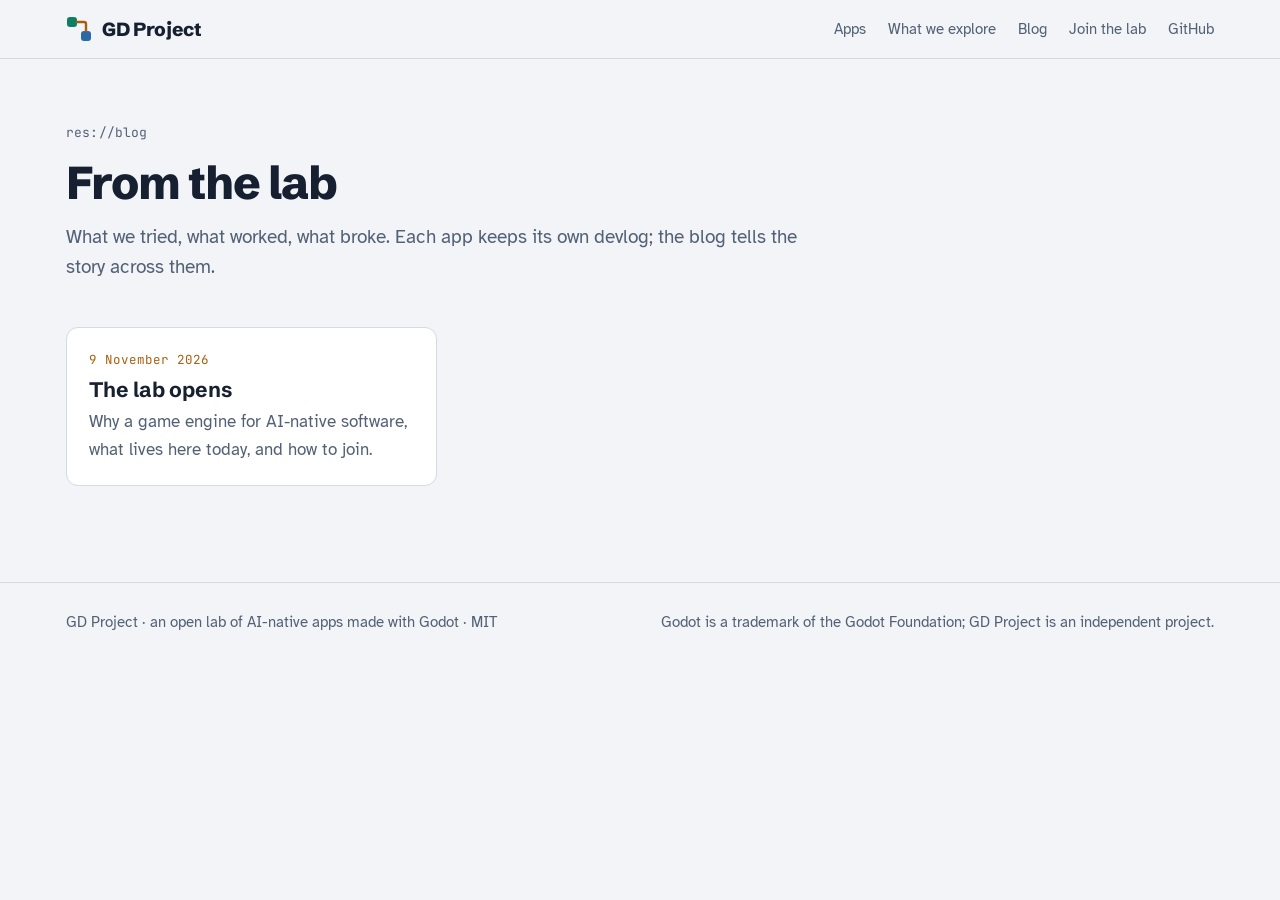
==== docs/blog/index.html @ 9b6a3785 "The lab's showcase: one site for every app, a blog, GitHub Pages - Index rewritten for what GD Proje" ====
<!doctype html>
<html lang="en">
<head>
<meta charset="utf-8">
<meta name="viewport" content="width=device-width, initial-scale=1, viewport-fit=cover">
<title>GD Project Blog</title>
<meta name="description" content="The GD Project blog: what the lab tried, what worked, what broke, across its AI-native Godot apps.">
<link rel="preconnect" href="https://fonts.googleapis.com">
<link rel="preconnect" href="https://fonts.gstatic.com" crossorigin>
<link rel="stylesheet" href="https://fonts.googleapis.com/css2?family=Schibsted+Grotesk:wght@500;700;800&family=Atkinson+Hyperlegible:ital,wght@0,400;0,700;1,400&family=JetBrains+Mono:wght@400;600&display=swap">
<link rel="stylesheet" href="../assets/lab.css">
</head>
<body>
<header class="top">
  <div class="wrap">
    <a class="brand" href="../" aria-label="GD Project home">
      <svg width="26" height="26" viewBox="0 0 26 26" aria-hidden="true"><rect x="1" y="1" width="10" height="10" rx="3" fill="var(--mint)"/><rect x="15" y="15" width="10" height="10" rx="3" fill="var(--sky)"/><path d="M11 6 H18 Q20 6 20 8 V15" fill="none" stroke="var(--wire)" stroke-width="2.4" stroke-linecap="round"/></svg>
      GD Project
    </a>
    <nav class="nav" aria-label="Main">
      <a href="../#apps">Apps</a>
      <a href="../#explore">What we explore</a>
      <a href="./" aria-current="page">Blog</a>
      <a href="../#join">Join the lab</a>
      <a class="gh" href="https://github.com/sonixz/gd-project">GitHub</a>
    </nav>
  </div>
</header>
<main class="wrap" style="padding-block:64px 96px">
  <div class="sec-head">
    <span class="path">res://blog</span>
    <h2>From the lab</h2>
    <p class="lede">What we tried, what worked, what broke. Each app keeps its own devlog; the blog tells the story across them.</p>
  </div>
  <div class="posts">
    <a class="post" href="2026-11-09-the-lab-opens.html">
      <time datetime="2026-11-09">9 November 2026</time>
      <h3>The lab opens</h3>
      <p class="muted">Why a game engine for AI-native software, what lives here today, and how to join.</p>
    </a>
  </div>
</main>
<footer>
  <div class="wrap">
    <span>GD Project · an open lab of AI-native apps made with Godot · MIT</span>
    <span>Godot is a trademark of the Godot Foundation; GD Project is an independent project.</span>
  </div>
</footer>
</body>
</html>
---- docs/assets/lab.css ----
/* GD Project: the lab's pages (index, blog). Tokens in :root; light and dark both designed. */
:root {
  --ground: #121821;   /* slate, biased toward the blue of both apps */
  --panel: #19212d;
  --raise: #212b3a;
  --line: #2b3646;
  --ink: #e7ecf3;
  --muted: #95a2b6;
  --mint: #5fd3b0;     /* Agent Manager */
  --sky: #a6cdf6;      /* Second Brain */
  --wire: #f0b264;     /* the connection between them */
  --on-accent: #0f1620;
  --display: "Schibsted Grotesk", "Segoe UI", system-ui, sans-serif;
  --body: "Atkinson Hyperlegible", "Segoe UI", system-ui, sans-serif;
  --mono: "JetBrains Mono", ui-monospace, "Cascadia Mono", Consolas, monospace;
  --shot-shadow: 0 18px 50px -20px rgba(0, 0, 0, .7);
  color-scheme: dark;
}
@media (prefers-color-scheme: light) {
  :root:not([data-theme="dark"]) {
    --ground: #f2f4f7; --panel: #ffffff; --raise: #e9edf3; --line: #d3dae4; --ink: #162030; --muted: #536176;
    --mint: #0f7f63; --sky: #2b68a6; --wire: #a85f0c; --on-accent: #ffffff; --shot-shadow: 0 18px 40px -22px rgba(20, 32, 48, .45);
    color-scheme: light;
  }
}
:root[data-theme="light"] {
  --ground: #f2f4f7; --panel: #ffffff; --raise: #e9edf3; --line: #d3dae4; --ink: #162030; --muted: #536176;
  --mint: #0f7f63; --sky: #2b68a6; --wire: #a85f0c; --on-accent: #ffffff; --shot-shadow: 0 18px 40px -22px rgba(20, 32, 48, .45);
  color-scheme: light;
}

* { box-sizing: border-box; }
body {
  margin: 0; background: var(--ground); color: var(--ink);
  font-family: var(--body); font-size: 17px; line-height: 1.6;
}
img { max-width: 100%; height: auto; display: block; }
a { color: inherit; }
:focus-visible { outline: 2px solid var(--wire); outline-offset: 3px; border-radius: 4px; }
.wrap {
  max-width: 1180px; margin: 0 auto;
  padding-left: max(16px, env(safe-area-inset-left, 0px));
  padding-right: max(16px, env(safe-area-inset-right, 0px));
}
h1, h2, h3 { font-family: var(--display); text-wrap: balance; margin: 0; line-height: 1.08; }
h2 { font-size: clamp(30px, 4.2vw, 46px); font-weight: 800; letter-spacing: -.02em; }
h3 { font-size: 21px; font-weight: 700; }
p { margin: 0; }
.lede { font-size: 19px; color: var(--muted); max-width: 62ch; }
.path {
  font-family: var(--mono); font-size: 13px; color: var(--muted); letter-spacing: .01em;
  display: inline-flex; align-items: center; gap: 8px;
}
.path b { font-weight: 600; color: var(--ink); }
.dot { width: 9px; height: 9px; border-radius: 50%; display: inline-block; }

/* header */
body::before { content: ""; position: fixed; inset: 0 0 auto; height: env(safe-area-inset-top, 0px); z-index: 10; background: var(--ground); }
.top { position: sticky; top: env(safe-area-inset-top, 0px); z-index: 5; background: color-mix(in srgb, var(--ground) 88%, transparent); backdrop-filter: blur(8px); border-bottom: 1px solid var(--line); }
.top .wrap { display: flex; align-items: center; gap: 24px; padding-block: 14px; }
.brand { display: flex; align-items: center; gap: 10px; text-decoration: none; font-family: var(--display); font-weight: 800; font-size: 19px; letter-spacing: -.01em; }
.brand svg { flex: none; }
.nav { display: flex; gap: 22px; margin-left: auto; flex-wrap: wrap; }
.nav a { text-decoration: none; color: var(--muted); font-size: 15px; }
.nav a:hover { color: var(--ink); }
@media (max-width: 720px) { .nav a:not(.gh) { display: none; } }

/* hero */
.hero { padding-block: 72px 40px; }
.hero h1 { font-size: clamp(44px, 7.4vw, 92px); font-weight: 800; letter-spacing: -.035em; max-width: 13ch; }
.hero h1 em { font-style: normal; color: var(--wire); }
.hero .lede { margin-top: 22px; }
.ctas { display: flex; gap: 12px; flex-wrap: wrap; margin-top: 30px; }
.btn { display: inline-flex; align-items: center; gap: 8px; padding: 12px 18px; border-radius: 10px; text-decoration: none; font-weight: 700; font-size: 16px; border: 1px solid var(--line); background: var(--panel); }
.btn.primary { background: var(--ink); color: var(--ground); border-color: var(--ink); }
.btn:hover { border-color: var(--muted); }

.stage { position: relative; margin-top: 56px; display: grid; grid-template-columns: 1.15fr 1fr; gap: 0; align-items: center; }
.stage figure { margin: 0; min-width: 0; }
.stage .am { position: relative; z-index: 1; }
.stage .sb { position: relative; z-index: 2; margin-left: -12%; margin-top: 18%; }
.shot { border-radius: 12px; border: 1px solid var(--line); box-shadow: var(--shot-shadow); overflow: hidden; background: var(--panel); }
.tag { position: absolute; font-family: var(--mono); font-size: 12.5px; padding: 6px 10px; border-radius: 8px; background: var(--panel); border: 1px solid var(--line); display: inline-flex; gap: 8px; align-items: center; white-space: nowrap; }
.am .tag { top: -14px; left: 18px; }
.sb .tag { bottom: -14px; right: 18px; }
.wire { position: absolute; inset: 0; z-index: 3; pointer-events: none; width: 100%; height: 100%; overflow: visible; }
.wire path { fill: none; stroke: var(--wire); stroke-width: 2.5; stroke-dasharray: 7 7; animation: flow 1.6s linear infinite; }
.wire circle { fill: var(--wire); }
@keyframes flow { to { stroke-dashoffset: -28; } }
@media (prefers-reduced-motion: reduce) { .wire path { animation: none; } }
@media (max-width: 760px) {
  .stage { grid-template-columns: 1fr; }
  .stage .sb { margin: -10% 0 0 14%; }
  .wire { display: none; }
}

/* facts strip */
.facts { display: grid; grid-template-columns: repeat(4, minmax(0, 1fr)); gap: 1px; background: var(--line); border: 1px solid var(--line); border-radius: 12px; overflow: hidden; margin-top: 72px; }
.facts div { background: var(--panel); padding: 18px 20px; }
.facts b { display: block; font-family: var(--display); font-size: 22px; font-weight: 800; }
.facts span { color: var(--muted); font-size: 14.5px; }
@media (max-width: 760px) { .facts { grid-template-columns: repeat(2, minmax(0, 1fr)); } }

section { padding-block: 96px; }
.sec-head { display: grid; gap: 14px; max-width: 760px; margin-bottom: 44px; }

/* why godot */
.why { display: grid; grid-template-columns: repeat(3, minmax(0, 1fr)); gap: 28px; }
.why div { border-top: 2px solid var(--line); padding-top: 18px; display: grid; gap: 8px; align-content: start; }
.why p { color: var(--muted); }
.why code { font-family: var(--mono); font-size: 14px; color: var(--ink); }
@media (max-width: 860px) { .why { grid-template-columns: 1fr; } }

/* product scenes */
.scene { display: grid; grid-template-columns: minmax(0, 1fr) minmax(0, 1.25fr); gap: 56px; align-items: start; }
.scene.flip { grid-template-columns: minmax(0, 1.25fr) minmax(0, 1fr); }
.scene.flip .copy { order: 2; }
.copy { display: grid; gap: 18px; align-content: start; }
.copy .tagline { font-family: var(--display); font-size: 22px; font-weight: 700; }
.feats { list-style: none; padding: 0; margin: 4px 0 0; display: grid; gap: 12px; }
.feats li { display: grid; grid-template-columns: 14px 1fr; gap: 12px; }
.feats li::before { content: ""; width: 8px; height: 8px; border-radius: 2px; margin-top: 9px; background: var(--accent); }
.feats b { font-weight: 700; }
.feats span { color: var(--muted); }
.links { display: flex; gap: 18px; flex-wrap: wrap; margin-top: 6px; }
.links a { color: var(--accent); font-weight: 700; text-decoration: none; }
.links a:hover { text-decoration: underline; }
.gallery { display: grid; gap: 14px; grid-template-columns: repeat(2, minmax(0, 1fr)); }
.gallery .wide { grid-column: 1 / -1; }
.gallery figure { margin: 0; display: grid; gap: 8px; min-width: 0; }
.gallery figcaption { font-size: 14px; color: var(--muted); }
#second-brain { --accent: var(--sky); }
#agent-manager { --accent: var(--mint); }
@media (max-width: 900px) { .scene, .scene.flip { grid-template-columns: 1fr; gap: 32px; } .scene.flip .copy { order: 0; } }

/* together */
#together { background: var(--panel); border-block: 1px solid var(--line); }
.signal { font-family: var(--mono); font-size: 14px; background: var(--ground); border: 1px solid var(--line); border-radius: 12px; padding: 18px 20px; overflow-x: auto; margin-bottom: 44px; }
.signal .row { display: flex; gap: 12px; align-items: center; white-space: nowrap; padding-block: 3px; }
.signal .from { color: var(--mint); }
.signal .to { color: var(--sky); }
.signal .arrow { color: var(--wire); }
.signal .note { color: var(--muted); }
.flow { list-style: none; padding: 0; margin: 0; display: grid; grid-template-columns: repeat(5, minmax(0, 1fr)); gap: 18px; counter-reset: step; }
.flow li { display: grid; gap: 10px; align-content: start; counter-increment: step; position: relative; padding-top: 34px; }
.flow li::before { content: counter(step); position: absolute; top: 0; left: 0; width: 24px; height: 24px; border-radius: 50%; background: var(--wire); color: var(--on-accent); font: 700 13px/24px var(--mono); text-align: center; }
.flow li::after { content: ""; position: absolute; top: 11px; left: 32px; right: -10px; height: 2px; background: color-mix(in srgb, var(--wire) 45%, transparent); }
.flow li:last-child::after { display: none; }
.flow h3 { font-size: 18px; }
.flow p { color: var(--muted); font-size: 15.5px; }
.who { font-family: var(--mono); font-size: 12px; letter-spacing: .04em; text-transform: uppercase; }
.who.am { color: var(--mint); } .who.sb { color: var(--sky); }
@media (max-width: 980px) { .flow { grid-template-columns: repeat(2, minmax(0, 1fr)); } .flow li::after { display: none; } }
@media (max-width: 520px) { .flow { grid-template-columns: 1fr; } }
.pair { display: grid; grid-template-columns: repeat(2, minmax(0, 1fr)); gap: 18px; margin-top: 52px; }
.pair figure { margin: 0; display: grid; gap: 8px; min-width: 0; }
.pair figcaption { font-size: 14px; color: var(--muted); }
@media (max-width: 760px) { .pair { grid-template-columns: 1fr; } }

/* open source */
.oss { display: grid; grid-template-columns: repeat(3, minmax(0, 1fr)); gap: 18px; }
.repo { border: 1px solid var(--line); border-radius: 12px; padding: 22px; display: grid; gap: 10px; align-content: start; background: var(--panel); text-decoration: none; }
.repo:hover { border-color: var(--muted); }
.repo .path { font-size: 14px; }
.repo p { color: var(--muted); font-size: 15.5px; }
.repo .stack { font-family: var(--mono); font-size: 12.5px; color: var(--muted); }
@media (max-width: 860px) { .oss { grid-template-columns: 1fr; } }
.principles { display: flex; flex-wrap: wrap; gap: 10px 28px; margin-top: 30px; color: var(--muted); font-size: 15.5px; }
.principles b { color: var(--ink); }

footer { border-top: 1px solid var(--line); }
footer .wrap { padding-block: 28px; display: flex; gap: 18px; flex-wrap: wrap; justify-content: space-between; color: var(--muted); font-size: 14.5px; }
footer a { color: var(--muted); }

/* shared bits */
.muted { color: var(--muted); }
.tagline { font-family: var(--display); font-size: 19px; font-weight: 700; }
.more, .go { color: var(--accent, var(--wire)); font-weight: 700; text-decoration: none; }
.more:hover, .go:hover { text-decoration: underline; }

/* the lab's apps */
.apps { display: grid; grid-template-columns: repeat(2, minmax(0, 1fr)); gap: 22px; }
.app { border: 1px solid var(--line); border-radius: 14px; background: var(--panel); overflow: hidden; display: grid; grid-template-rows: auto 1fr; }
.app-shot { display: block; padding: 18px 18px 0; background: color-mix(in srgb, var(--accent) 12%, var(--panel)); }
.app-shot .shot { border-bottom-left-radius: 0; border-bottom-right-radius: 0; border-bottom: 0; transition: transform .25s ease; }
.app-shot:hover .shot { transform: translateY(-4px); }
.app-body { padding: 22px; display: grid; gap: 12px; align-content: start; }
.app-body h3 { font-size: 28px; font-weight: 800; letter-spacing: -.02em; }
.app .links a:not(.go) { color: var(--muted); font-weight: 400; }
.app .links a:not(.go):hover { color: var(--ink); }
.app.next { grid-column: 1 / -1; grid-template-rows: none; gap: 10px; padding: 26px; text-decoration: none; background: transparent; border-style: dashed; --accent: var(--wire); }
.app.next:hover { border-color: var(--wire); }
.app.next h3 { font-size: 24px; }
@media (max-width: 860px) { .apps { grid-template-columns: 1fr; } }
@media (prefers-reduced-motion: reduce) { .app-shot .shot { transition: none; } }

/* what we explore: six cards */
#explore { background: var(--panel); border-block: 1px solid var(--line); }
#explore .why { row-gap: 40px; }

/* blog cards */
.posts { display: grid; grid-template-columns: repeat(auto-fill, minmax(min(100%, 320px), 1fr)); gap: 18px; }
.post { border: 1px solid var(--line); border-radius: 12px; padding: 22px; background: var(--panel); text-decoration: none; display: grid; gap: 8px; align-content: start; }
.post:hover { border-color: var(--muted); }
.post time { font-family: var(--mono); font-size: 12.5px; color: var(--wire); }

/* join */
.join { display: grid; grid-template-columns: repeat(3, minmax(0, 1fr)); gap: 28px; margin-bottom: 44px; }
.join div { border-top: 2px solid var(--wire); padding-top: 18px; display: grid; gap: 10px; align-content: start; }
.join p { color: var(--muted); }
@media (max-width: 860px) { .join { grid-template-columns: 1fr; } }

/* a blog post */
.article { max-width: 720px; margin: 0 auto; padding-block: 64px 96px; }
.article h1 { font-size: clamp(36px, 6vw, 60px); font-weight: 800; letter-spacing: -.03em; margin-top: 14px; }
.article .meta { font-family: var(--mono); font-size: 13px; color: var(--muted); }
.article .body { margin-top: 32px; display: grid; gap: 18px; }
.article .body h2 { font-size: 28px; margin-top: 22px; }
.article .body ul { margin: 0; padding-left: 22px; display: grid; gap: 8px; }
.article .body a { color: var(--wire); }
.article .body figure { margin: 8px 0; display: grid; gap: 8px; }
.article .body figcaption { font-size: 14px; color: var(--muted); }
.crumb { font-family: var(--mono); font-size: 13px; color: var(--muted); text-decoration: none; }
.crumb:hover { color: var(--ink); }
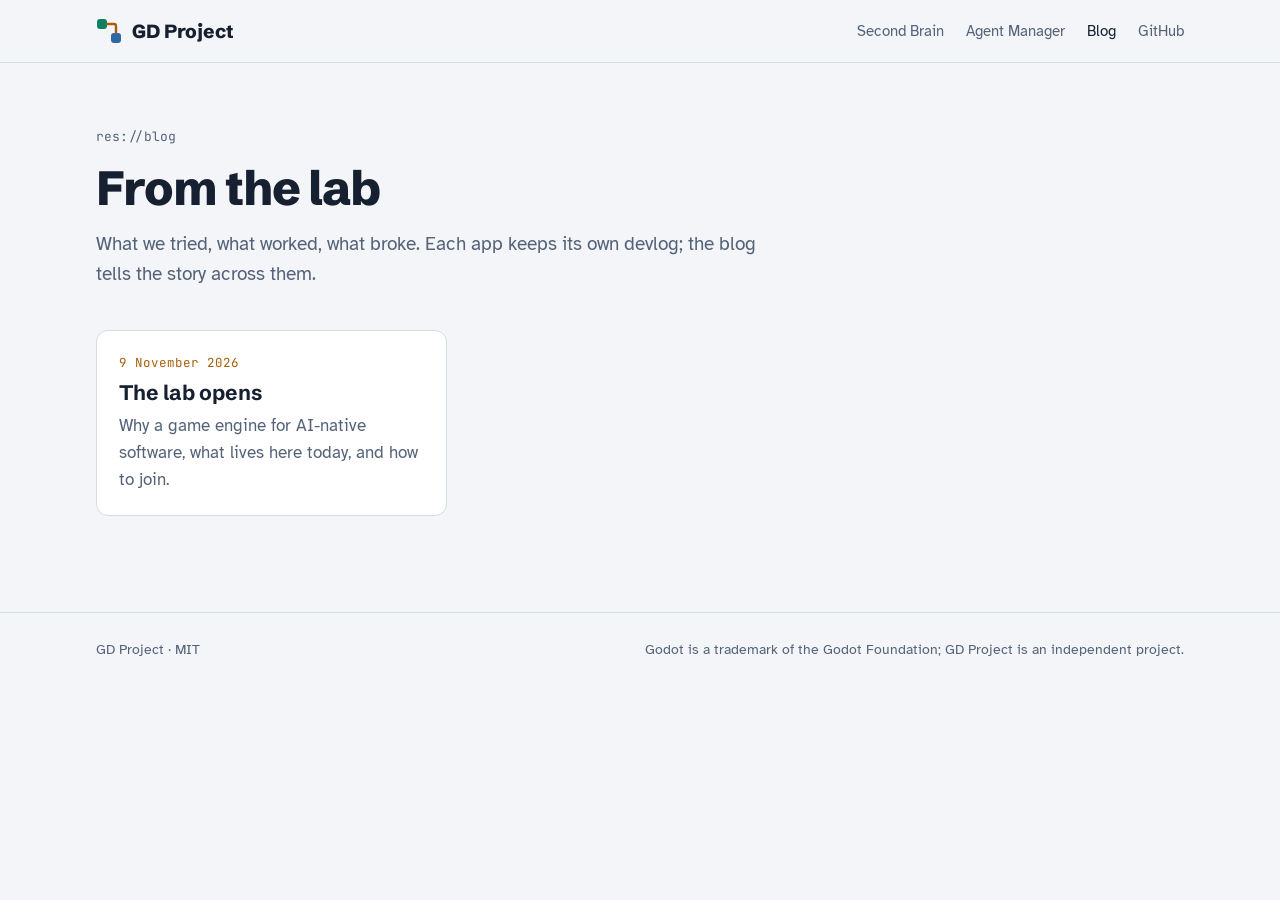
==== commit 1173a67a: "Index: humble and short, a portfolio of AI-native apps made with Godot Owner's direction (2026-11-09" ====
--- a/docs/blog/index.html
+++ b/docs/blog/index.html
@@ -18,11 +18,10 @@
       GD Project
     </a>
     <nav class="nav" aria-label="Main">
-      <a href="../#apps">Apps</a>
-      <a href="../#explore">What we explore</a>
+      <a href="../second-brain/">Second Brain</a>
+      <a href="../agent-manager/">Agent Manager</a>
       <a href="./" aria-current="page">Blog</a>
-      <a href="../#join">Join the lab</a>
-      <a class="gh" href="https://github.com/sonixz/gd-project">GitHub</a>
+      <a class="gh" href="https://github.com/sonixz">GitHub</a>
     </nav>
   </div>
 </header>
@@ -42,7 +41,7 @@
 </main>
 <footer>
   <div class="wrap">
-    <span>GD Project · an open lab of AI-native apps made with Godot · MIT</span>
+    <span>GD Project · MIT</span>
     <span>Godot is a trademark of the Godot Foundation; GD Project is an independent project.</span>
   </div>
 </footer>
--- a/docs/assets/lab.css
+++ b/docs/assets/lab.css
@@ -1,221 +1,105 @@
 /* GD Project: the lab's pages (index, blog). Tokens in :root; light and dark both designed. */
 :root {
-  --ground: #121821;   /* slate, biased toward the blue of both apps */
+  --ground: #121821;
   --panel: #19212d;
-  --raise: #212b3a;
   --line: #2b3646;
   --ink: #e7ecf3;
   --muted: #95a2b6;
   --mint: #5fd3b0;     /* Agent Manager */
   --sky: #a6cdf6;      /* Second Brain */
-  --wire: #f0b264;     /* the connection between them */
-  --on-accent: #0f1620;
+  --wire: #f0b264;     /* the lab */
   --display: "Schibsted Grotesk", "Segoe UI", system-ui, sans-serif;
   --body: "Atkinson Hyperlegible", "Segoe UI", system-ui, sans-serif;
   --mono: "JetBrains Mono", ui-monospace, "Cascadia Mono", Consolas, monospace;
-  --shot-shadow: 0 18px 50px -20px rgba(0, 0, 0, .7);
+  --shot-shadow: 0 24px 60px -28px rgba(0, 0, 0, .8);
   color-scheme: dark;
 }
 @media (prefers-color-scheme: light) {
   :root:not([data-theme="dark"]) {
-    --ground: #f2f4f7; --panel: #ffffff; --raise: #e9edf3; --line: #d3dae4; --ink: #162030; --muted: #536176;
-    --mint: #0f7f63; --sky: #2b68a6; --wire: #a85f0c; --on-accent: #ffffff; --shot-shadow: 0 18px 40px -22px rgba(20, 32, 48, .45);
+    --ground: #f3f5f8; --panel: #ffffff; --line: #d6dce5; --ink: #162030; --muted: #556378;
+    --mint: #0f7f63; --sky: #2b68a6; --wire: #a85f0c; --shot-shadow: 0 24px 50px -30px rgba(20, 32, 48, .5);
     color-scheme: light;
   }
 }
 :root[data-theme="light"] {
-  --ground: #f2f4f7; --panel: #ffffff; --raise: #e9edf3; --line: #d3dae4; --ink: #162030; --muted: #536176;
-  --mint: #0f7f63; --sky: #2b68a6; --wire: #a85f0c; --on-accent: #ffffff; --shot-shadow: 0 18px 40px -22px rgba(20, 32, 48, .45);
+  --ground: #f3f5f8; --panel: #ffffff; --line: #d6dce5; --ink: #162030; --muted: #556378;
+  --mint: #0f7f63; --sky: #2b68a6; --wire: #a85f0c; --shot-shadow: 0 24px 50px -30px rgba(20, 32, 48, .5);
   color-scheme: light;
 }
 
 * { box-sizing: border-box; }
-body {
-  margin: 0; background: var(--ground); color: var(--ink);
-  font-family: var(--body); font-size: 17px; line-height: 1.6;
-}
+body { margin: 0; background: var(--ground); color: var(--ink); font-family: var(--body); font-size: 17px; line-height: 1.6; }
 img { max-width: 100%; height: auto; display: block; }
 a { color: inherit; }
 :focus-visible { outline: 2px solid var(--wire); outline-offset: 3px; border-radius: 4px; }
-.wrap {
-  max-width: 1180px; margin: 0 auto;
-  padding-left: max(16px, env(safe-area-inset-left, 0px));
-  padding-right: max(16px, env(safe-area-inset-right, 0px));
-}
-h1, h2, h3 { font-family: var(--display); text-wrap: balance; margin: 0; line-height: 1.08; }
-h2 { font-size: clamp(30px, 4.2vw, 46px); font-weight: 800; letter-spacing: -.02em; }
-h3 { font-size: 21px; font-weight: 700; }
+.wrap { max-width: 1120px; margin: 0 auto; padding-left: max(16px, env(safe-area-inset-left, 0px)); padding-right: max(16px, env(safe-area-inset-right, 0px)); }
+h1, h2, h3 { font-family: var(--display); text-wrap: balance; margin: 0; line-height: 1.1; }
 p { margin: 0; }
-.lede { font-size: 19px; color: var(--muted); max-width: 62ch; }
-.path {
-  font-family: var(--mono); font-size: 13px; color: var(--muted); letter-spacing: .01em;
-  display: inline-flex; align-items: center; gap: 8px;
-}
-.path b { font-weight: 600; color: var(--ink); }
-.dot { width: 9px; height: 9px; border-radius: 50%; display: inline-block; }
+.muted { color: var(--muted); }
+.lede { font-size: 19px; color: var(--muted); max-width: 58ch; }
+.path { font-family: var(--mono); font-size: 13px; color: var(--muted); display: inline-flex; align-items: center; gap: 8px; }
+.dot { width: 8px; height: 8px; border-radius: 50%; display: inline-block; }
+.label { font-family: var(--mono); font-size: 12.5px; font-weight: 600; letter-spacing: .08em; text-transform: uppercase; color: var(--muted); }
+.shot { border-radius: 10px; border: 1px solid var(--line); box-shadow: var(--shot-shadow); background: var(--panel); }
 
 /* header */
-body::before { content: ""; position: fixed; inset: 0 0 auto; height: env(safe-area-inset-top, 0px); z-index: 10; background: var(--ground); }
-.top { position: sticky; top: env(safe-area-inset-top, 0px); z-index: 5; background: color-mix(in srgb, var(--ground) 88%, transparent); backdrop-filter: blur(8px); border-bottom: 1px solid var(--line); }
-.top .wrap { display: flex; align-items: center; gap: 24px; padding-block: 14px; }
-.brand { display: flex; align-items: center; gap: 10px; text-decoration: none; font-family: var(--display); font-weight: 800; font-size: 19px; letter-spacing: -.01em; }
-.brand svg { flex: none; }
-.nav { display: flex; gap: 22px; margin-left: auto; flex-wrap: wrap; }
+.top { border-bottom: 1px solid var(--line); }
+.top .wrap { display: flex; align-items: center; gap: 24px; padding-block: 16px; }
+.brand { display: flex; align-items: center; gap: 10px; text-decoration: none; font-family: var(--display); font-weight: 800; font-size: 19px; }
+.nav { display: flex; gap: 22px; margin-left: auto; }
 .nav a { text-decoration: none; color: var(--muted); font-size: 15px; }
-.nav a:hover { color: var(--ink); }
-@media (max-width: 720px) { .nav a:not(.gh) { display: none; } }
+.nav a:hover, .nav a[aria-current] { color: var(--ink); }
+@media (max-width: 640px) { .nav a:not(.gh) { display: none; } }
 
-/* hero */
-.hero { padding-block: 72px 40px; }
-.hero h1 { font-size: clamp(44px, 7.4vw, 92px); font-weight: 800; letter-spacing: -.035em; max-width: 13ch; }
-.hero h1 em { font-style: normal; color: var(--wire); }
-.hero .lede { margin-top: 22px; }
-.ctas { display: flex; gap: 12px; flex-wrap: wrap; margin-top: 30px; }
-.btn { display: inline-flex; align-items: center; gap: 8px; padding: 12px 18px; border-radius: 10px; text-decoration: none; font-weight: 700; font-size: 16px; border: 1px solid var(--line); background: var(--panel); }
-.btn.primary { background: var(--ink); color: var(--ground); border-color: var(--ink); }
-.btn:hover { border-color: var(--muted); }
+/* intro */
+.intro { padding-block: 80px 48px; display: grid; gap: 18px; }
+.intro h1 { font-size: clamp(38px, 6vw, 68px); font-weight: 800; letter-spacing: -.03em; max-width: 16ch; }
+.intro h1 em { font-style: normal; color: var(--wire); }
 
-.stage { position: relative; margin-top: 56px; display: grid; grid-template-columns: 1.15fr 1fr; gap: 0; align-items: center; }
-.stage figure { margin: 0; min-width: 0; }
-.stage .am { position: relative; z-index: 1; }
-.stage .sb { position: relative; z-index: 2; margin-left: -12%; margin-top: 18%; }
-.shot { border-radius: 12px; border: 1px solid var(--line); box-shadow: var(--shot-shadow); overflow: hidden; background: var(--panel); }
-.tag { position: absolute; font-family: var(--mono); font-size: 12.5px; padding: 6px 10px; border-radius: 8px; background: var(--panel); border: 1px solid var(--line); display: inline-flex; gap: 8px; align-items: center; white-space: nowrap; }
-.am .tag { top: -14px; left: 18px; }
-.sb .tag { bottom: -14px; right: 18px; }
-.wire { position: absolute; inset: 0; z-index: 3; pointer-events: none; width: 100%; height: 100%; overflow: visible; }
-.wire path { fill: none; stroke: var(--wire); stroke-width: 2.5; stroke-dasharray: 7 7; animation: flow 1.6s linear infinite; }
-.wire circle { fill: var(--wire); }
-@keyframes flow { to { stroke-dashoffset: -28; } }
-@media (prefers-reduced-motion: reduce) { .wire path { animation: none; } }
-@media (max-width: 760px) {
-  .stage { grid-template-columns: 1fr; }
-  .stage .sb { margin: -10% 0 0 14%; }
-  .wire { display: none; }
-}
+/* the apps */
+.apps { display: grid; grid-template-columns: repeat(2, minmax(0, 1fr)); gap: 22px; }
+.app { display: grid; grid-template-rows: auto 1fr; text-decoration: none; border: 1px solid var(--line); border-radius: 16px; overflow: hidden; background: var(--panel); transition: border-color .2s ease; }
+.app:hover { border-color: color-mix(in srgb, var(--accent) 60%, var(--line)); }
+.app-shot { display: block; padding: 28px 28px 0; background: radial-gradient(120% 90% at 50% 0%, color-mix(in srgb, var(--accent) 22%, var(--panel)), var(--panel) 75%); overflow: hidden; }
+.app-shot .shot { border-bottom-left-radius: 0; border-bottom-right-radius: 0; border-bottom: 0; transform: translateY(6px); transition: transform .3s ease; }
+.app:hover .app-shot .shot { transform: translateY(0); }
+.app-body { display: grid; gap: 10px; align-content: start; padding: 22px 26px 26px; }
+.app-body h2 { font-size: 26px; font-weight: 800; letter-spacing: -.02em; }
+.go { color: var(--accent); font-weight: 700; margin-top: 4px; }
+@media (max-width: 820px) { .apps { grid-template-columns: 1fr; } .app-shot { padding: 18px 18px 0; } }
+@media (prefers-reduced-motion: reduce) { .app, .app-shot .shot { transition: none; } }
 
-/* facts strip */
-.facts { display: grid; grid-template-columns: repeat(4, minmax(0, 1fr)); gap: 1px; background: var(--line); border: 1px solid var(--line); border-radius: 12px; overflow: hidden; margin-top: 72px; }
-.facts div { background: var(--panel); padding: 18px 20px; }
-.facts b { display: block; font-family: var(--display); font-size: 22px; font-weight: 800; }
-.facts span { color: var(--muted); font-size: 14.5px; }
-@media (max-width: 760px) { .facts { grid-template-columns: repeat(2, minmax(0, 1fr)); } }
+/* stack */
+.stack { padding-block: 64px 0; display: grid; gap: 16px; }
+.chips { list-style: none; margin: 0; padding: 0; display: flex; flex-wrap: wrap; gap: 10px; }
+.chips li { font-family: var(--mono); font-size: 14px; padding: 7px 13px; border: 1px solid var(--line); border-radius: 999px; background: var(--panel); }
+.stack p { max-width: 70ch; }
 
-section { padding-block: 96px; }
-.sec-head { display: grid; gap: 14px; max-width: 760px; margin-bottom: 44px; }
-
-/* why godot */
-.why { display: grid; grid-template-columns: repeat(3, minmax(0, 1fr)); gap: 28px; }
-.why div { border-top: 2px solid var(--line); padding-top: 18px; display: grid; gap: 8px; align-content: start; }
-.why p { color: var(--muted); }
-.why code { font-family: var(--mono); font-size: 14px; color: var(--ink); }
-@media (max-width: 860px) { .why { grid-template-columns: 1fr; } }
-
-/* product scenes */
-.scene { display: grid; grid-template-columns: minmax(0, 1fr) minmax(0, 1.25fr); gap: 56px; align-items: start; }
-.scene.flip { grid-template-columns: minmax(0, 1.25fr) minmax(0, 1fr); }
-.scene.flip .copy { order: 2; }
-.copy { display: grid; gap: 18px; align-content: start; }
-.copy .tagline { font-family: var(--display); font-size: 22px; font-weight: 700; }
-.feats { list-style: none; padding: 0; margin: 4px 0 0; display: grid; gap: 12px; }
-.feats li { display: grid; grid-template-columns: 14px 1fr; gap: 12px; }
-.feats li::before { content: ""; width: 8px; height: 8px; border-radius: 2px; margin-top: 9px; background: var(--accent); }
-.feats b { font-weight: 700; }
-.feats span { color: var(--muted); }
-.links { display: flex; gap: 18px; flex-wrap: wrap; margin-top: 6px; }
-.links a { color: var(--accent); font-weight: 700; text-decoration: none; }
-.links a:hover { text-decoration: underline; }
-.gallery { display: grid; gap: 14px; grid-template-columns: repeat(2, minmax(0, 1fr)); }
-.gallery .wide { grid-column: 1 / -1; }
-.gallery figure { margin: 0; display: grid; gap: 8px; min-width: 0; }
-.gallery figcaption { font-size: 14px; color: var(--muted); }
-#second-brain { --accent: var(--sky); }
-#agent-manager { --accent: var(--mint); }
-@media (max-width: 900px) { .scene, .scene.flip { grid-template-columns: 1fr; gap: 32px; } .scene.flip .copy { order: 0; } }
-
-/* together */
-#together { background: var(--panel); border-block: 1px solid var(--line); }
-.signal { font-family: var(--mono); font-size: 14px; background: var(--ground); border: 1px solid var(--line); border-radius: 12px; padding: 18px 20px; overflow-x: auto; margin-bottom: 44px; }
-.signal .row { display: flex; gap: 12px; align-items: center; white-space: nowrap; padding-block: 3px; }
-.signal .from { color: var(--mint); }
-.signal .to { color: var(--sky); }
-.signal .arrow { color: var(--wire); }
-.signal .note { color: var(--muted); }
-.flow { list-style: none; padding: 0; margin: 0; display: grid; grid-template-columns: repeat(5, minmax(0, 1fr)); gap: 18px; counter-reset: step; }
-.flow li { display: grid; gap: 10px; align-content: start; counter-increment: step; position: relative; padding-top: 34px; }
-.flow li::before { content: counter(step); position: absolute; top: 0; left: 0; width: 24px; height: 24px; border-radius: 50%; background: var(--wire); color: var(--on-accent); font: 700 13px/24px var(--mono); text-align: center; }
-.flow li::after { content: ""; position: absolute; top: 11px; left: 32px; right: -10px; height: 2px; background: color-mix(in srgb, var(--wire) 45%, transparent); }
-.flow li:last-child::after { display: none; }
-.flow h3 { font-size: 18px; }
-.flow p { color: var(--muted); font-size: 15.5px; }
-.who { font-family: var(--mono); font-size: 12px; letter-spacing: .04em; text-transform: uppercase; }
-.who.am { color: var(--mint); } .who.sb { color: var(--sky); }
-@media (max-width: 980px) { .flow { grid-template-columns: repeat(2, minmax(0, 1fr)); } .flow li::after { display: none; } }
-@media (max-width: 520px) { .flow { grid-template-columns: 1fr; } }
-.pair { display: grid; grid-template-columns: repeat(2, minmax(0, 1fr)); gap: 18px; margin-top: 52px; }
-.pair figure { margin: 0; display: grid; gap: 8px; min-width: 0; }
-.pair figcaption { font-size: 14px; color: var(--muted); }
-@media (max-width: 760px) { .pair { grid-template-columns: 1fr; } }
-
-/* open source */
-.oss { display: grid; grid-template-columns: repeat(3, minmax(0, 1fr)); gap: 18px; }
-.repo { border: 1px solid var(--line); border-radius: 12px; padding: 22px; display: grid; gap: 10px; align-content: start; background: var(--panel); text-decoration: none; }
-.repo:hover { border-color: var(--muted); }
-.repo .path { font-size: 14px; }
-.repo p { color: var(--muted); font-size: 15.5px; }
-.repo .stack { font-family: var(--mono); font-size: 12.5px; color: var(--muted); }
-@media (max-width: 860px) { .oss { grid-template-columns: 1fr; } }
-.principles { display: flex; flex-wrap: wrap; gap: 10px 28px; margin-top: 30px; color: var(--muted); font-size: 15.5px; }
-.principles b { color: var(--ink); }
+/* closing */
+.closing { display: grid; grid-template-columns: repeat(2, minmax(0, 1fr)); gap: 28px; padding-block: 56px 88px; }
+.closing div { border-top: 1px solid var(--line); padding-top: 18px; display: grid; gap: 8px; }
+.closing a { color: var(--wire); text-decoration: none; font-weight: 700; }
+.closing a:hover { text-decoration: underline; }
+@media (max-width: 640px) { .closing { grid-template-columns: 1fr; } }
 
 footer { border-top: 1px solid var(--line); }
-footer .wrap { padding-block: 28px; display: flex; gap: 18px; flex-wrap: wrap; justify-content: space-between; color: var(--muted); font-size: 14.5px; }
-footer a { color: var(--muted); }
+footer .wrap { padding-block: 26px; display: flex; gap: 18px; flex-wrap: wrap; justify-content: space-between; color: var(--muted); font-size: 14px; }
 
-/* shared bits */
-.muted { color: var(--muted); }
-.tagline { font-family: var(--display); font-size: 19px; font-weight: 700; }
-.more, .go { color: var(--accent, var(--wire)); font-weight: 700; text-decoration: none; }
-.more:hover, .go:hover { text-decoration: underline; }
-
-/* the lab's apps */
-.apps { display: grid; grid-template-columns: repeat(2, minmax(0, 1fr)); gap: 22px; }
-.app { border: 1px solid var(--line); border-radius: 14px; background: var(--panel); overflow: hidden; display: grid; grid-template-rows: auto 1fr; }
-.app-shot { display: block; padding: 18px 18px 0; background: color-mix(in srgb, var(--accent) 12%, var(--panel)); }
-.app-shot .shot { border-bottom-left-radius: 0; border-bottom-right-radius: 0; border-bottom: 0; transition: transform .25s ease; }
-.app-shot:hover .shot { transform: translateY(-4px); }
-.app-body { padding: 22px; display: grid; gap: 12px; align-content: start; }
-.app-body h3 { font-size: 28px; font-weight: 800; letter-spacing: -.02em; }
-.app .links a:not(.go) { color: var(--muted); font-weight: 400; }
-.app .links a:not(.go):hover { color: var(--ink); }
-.app.next { grid-column: 1 / -1; grid-template-rows: none; gap: 10px; padding: 26px; text-decoration: none; background: transparent; border-style: dashed; --accent: var(--wire); }
-.app.next:hover { border-color: var(--wire); }
-.app.next h3 { font-size: 24px; }
-@media (max-width: 860px) { .apps { grid-template-columns: 1fr; } }
-@media (prefers-reduced-motion: reduce) { .app-shot .shot { transition: none; } }
-
-/* what we explore: six cards */
-#explore { background: var(--panel); border-block: 1px solid var(--line); }
-#explore .why { row-gap: 40px; }
-
-/* blog cards */
+/* blog: list */
+.sec-head { display: grid; gap: 14px; max-width: 720px; margin-bottom: 40px; }
+.sec-head h2 { font-size: clamp(32px, 4.5vw, 48px); font-weight: 800; letter-spacing: -.02em; }
 .posts { display: grid; grid-template-columns: repeat(auto-fill, minmax(min(100%, 320px), 1fr)); gap: 18px; }
 .post { border: 1px solid var(--line); border-radius: 12px; padding: 22px; background: var(--panel); text-decoration: none; display: grid; gap: 8px; align-content: start; }
 .post:hover { border-color: var(--muted); }
+.post h3 { font-size: 21px; }
 .post time { font-family: var(--mono); font-size: 12.5px; color: var(--wire); }
 
-/* join */
-.join { display: grid; grid-template-columns: repeat(3, minmax(0, 1fr)); gap: 28px; margin-bottom: 44px; }
-.join div { border-top: 2px solid var(--wire); padding-top: 18px; display: grid; gap: 10px; align-content: start; }
-.join p { color: var(--muted); }
-@media (max-width: 860px) { .join { grid-template-columns: 1fr; } }
-
-/* a blog post */
-.article { max-width: 720px; margin: 0 auto; padding-block: 64px 96px; }
-.article h1 { font-size: clamp(36px, 6vw, 60px); font-weight: 800; letter-spacing: -.03em; margin-top: 14px; }
-.article .meta { font-family: var(--mono); font-size: 13px; color: var(--muted); }
+/* blog: a post */
+.article { max-width: 700px; margin: 0 auto; padding-block: 64px 96px; }
+.article h1 { font-size: clamp(36px, 6vw, 56px); font-weight: 800; letter-spacing: -.03em; margin-top: 14px; }
+.article .meta { font-family: var(--mono); font-size: 13px; color: var(--muted); margin-top: 10px; }
 .article .body { margin-top: 32px; display: grid; gap: 18px; }
-.article .body h2 { font-size: 28px; margin-top: 22px; }
+.article .body h2 { font-size: 26px; margin-top: 22px; }
 .article .body ul { margin: 0; padding-left: 22px; display: grid; gap: 8px; }
 .article .body a { color: var(--wire); }
 .article .body figure { margin: 8px 0; display: grid; gap: 8px; }
